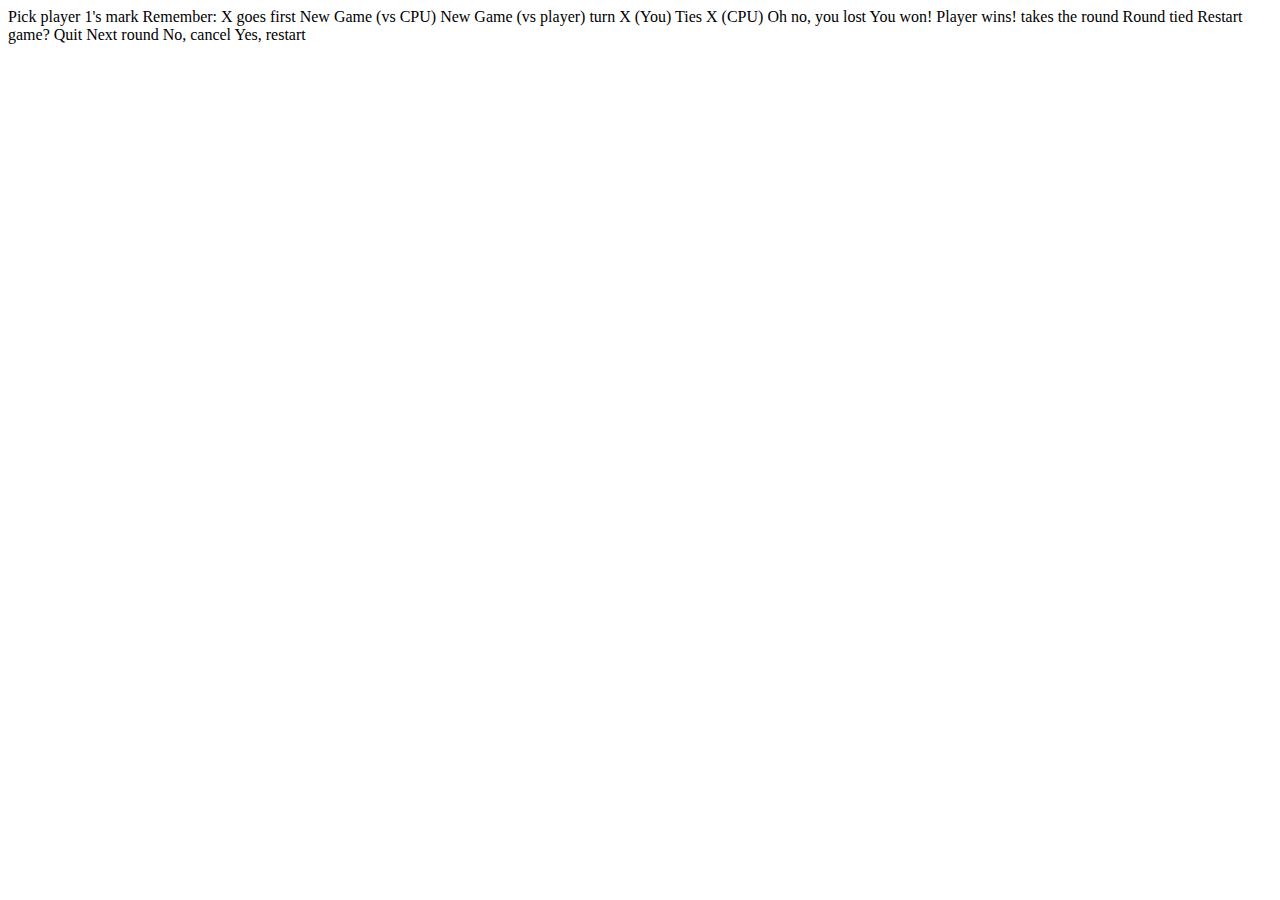
==== starter-code/index.html @ c7a57fe2 "initial commit" ====
<!DOCTYPE html>
<html lang="en">
<head>
  <meta charset="UTF-8">
  <meta name="viewport" content="width=device-width, initial-scale=1.0">

  <link rel="icon" type="image/png" sizes="32x32" href="./assets/favicon-32x32.png">
  
  <title>Frontend Mentor | Tic Tac Toe</title>
</head>
<body>

  <!-- New game menu start -->

  Pick player 1's mark
  Remember: X goes first

  New Game (vs CPU)
  New Game (vs player)

  <!-- New game menu end -->

  <!-- Game board start -->

  <!-- x/o icon --> turn

  X (You) <!-- Your score -->
  Ties <!-- Ties score -->
  X (CPU) <!-- CPU score -->

  Oh no, you lost
  You won!
  Player <!-- 1/2 --> wins!

  <!-- x/o icon --> takes the round
  Round tied
  Restart game?

  Quit
  Next round
  No, cancel
  Yes, restart

  <!-- Game board end -->

</body>
</html>
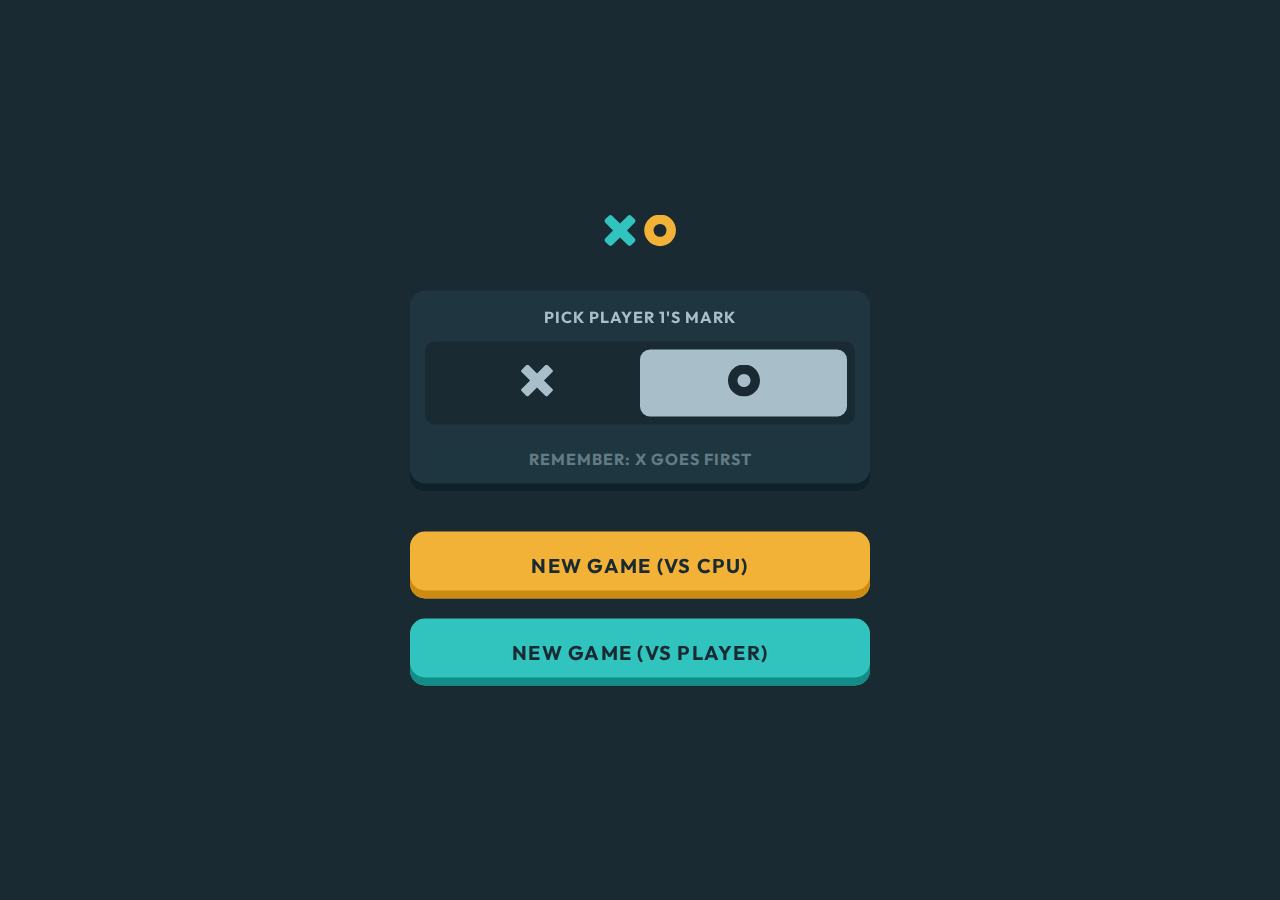
==== commit 7599d621: "homepage in progress" ====
--- a/starter-code/index.html
+++ b/starter-code/index.html
@@ -3,45 +3,46 @@
 <head>
   <meta charset="UTF-8">
   <meta name="viewport" content="width=device-width, initial-scale=1.0">
+  <link rel="preconnect" href="https://fonts.googleapis.com">
+  <link rel="preconnect" href="https://fonts.gstatic.com" crossorigin>
+  <link href="https://fonts.googleapis.com/css2?family=Outfit&display=swap" rel="stylesheet">
 
   <link rel="icon" type="image/png" sizes="32x32" href="./assets/favicon-32x32.png">
+  <link href="style.css" rel="stylesheet">
   
   <title>Frontend Mentor | Tic Tac Toe</title>
 </head>
 <body>
+  <main>
+    <div class="game_area">
+      <div class="item">
+        <img src="./assets/logo.svg"/>
+      </div>
+      <div class="item">
+        <div class="flex_item">
+          PICK PLAYER 1'S MARK
+        </div>
+        <div class="flex_item">
+          <button class="xoro" id="xoro_x">
+            <img src="./assets/icon-x(silver).svg"/>
+          </button><button class="xoro"><img src="./assets/icon-o(grey).svg"/></button>
+        </div>
+        <div class="flex_item" style="opacity: 0.5;">
+          REMEMBER: X GOES FIRST
+        </div>
+      </div>
+      <div class="item">
+        <button id="button_yellow">
+          New Game (vs CPU)
+        </button>
+        <button id="button_green">
+          New Game (vs player)
+        </button>
+      </div>
 
-  <!-- New game menu start -->
+    </div>
+  </main>
 
-  Pick player 1's mark
-  Remember: X goes first
-
-  New Game (vs CPU)
-  New Game (vs player)
-
-  <!-- New game menu end -->
-
-  <!-- Game board start -->
-
-  <!-- x/o icon --> turn
-
-  X (You) <!-- Your score -->
-  Ties <!-- Ties score -->
-  X (CPU) <!-- CPU score -->
-
-  Oh no, you lost
-  You won!
-  Player <!-- 1/2 --> wins!
-
-  <!-- x/o icon --> takes the round
-  Round tied
-  Restart game?
-
-  Quit
-  Next round
-  No, cancel
-  Yes, restart
-
-  <!-- Game board end -->
 
 </body>
 </html>--- a/starter-code/style.css
+++ b/starter-code/style.css
@@ -0,0 +1,98 @@
+body{
+    background-color: #1A2A33;
+    max-width: 1440px;
+    box-sizing: border-box;
+    color: #A8BFC9;
+    font-family: Outfit;
+    font-style: normal;
+    font-weight: bold;
+    font-size: 16px;
+    line-height: 20px;
+    text-align: center;
+    letter-spacing: 1px;
+}
+.game_area{
+    width: 460px;
+    height: 471px;
+    margin: auto;
+    display: flex;
+    flex-direction: column;
+    gap: 40px;
+    align-items: center;
+    position: fixed; top: 50%; left: 50%; transform: translate(-50%, -50%); 
+}
+.item:nth-of-type(n+2){
+    width: 100%;
+    height: 209px;
+    background: #1F3641;
+    box-shadow: 0px -8px 0px 0px #10212A inset;
+    display: flex;
+    flex-direction: column;
+    border-radius: 15px;
+    align-items: center;
+    justify-content: space-evenly;
+    gap: 0;
+    /* padding: 24px; */
+}
+.item:nth-of-type(n+3){
+    width: 100%;
+    height: auto;
+    background: none;
+    flex-direction: column;
+    border-radius: 15px;
+    box-shadow: none;
+    align-items: center;
+    padding: 0;
+    justify-content: space-between;
+    gap: 20px;
+   
+}
+.flex_item:nth-of-type(n+2){
+    width: 90%;
+    background: #1A2A33;
+    border-radius: 10px;
+    padding: 8px;
+}
+.flex_item:nth-of-type(n+3){
+    height: auto;
+    background: #1F3641;
+    border-radius: 10px;
+    
+}
+button{
+    width: 100%;
+    font-family: Outfit;
+    font-style: normal;
+    font-weight: bold;
+    font-size: 20px;
+    line-height: 25px;
+    text-align: center;
+    letter-spacing: 1.25px;
+    color: #1A2A33;
+    height: 67px;
+    text-transform: uppercase;
+    cursor: pointer;
+    border: none;
+}
+#button_yellow{
+    background: #F2B137;
+    box-shadow: inset 0px -8px 0px #CC8B13;
+    border-radius: 15px;
+}
+#button_green{
+    background: #31C3BD;
+    box-shadow: inset 0px -8px 0px #118C87;
+    border-radius: 15px;
+}
+.xoro{
+    width: 50%;
+    border-radius: 10px;
+    background:  #A8BFC9;
+}
+.xoro > img{
+    width: 32px;
+    height: 32px;
+}
+#xoro_x{
+    background: none;
+}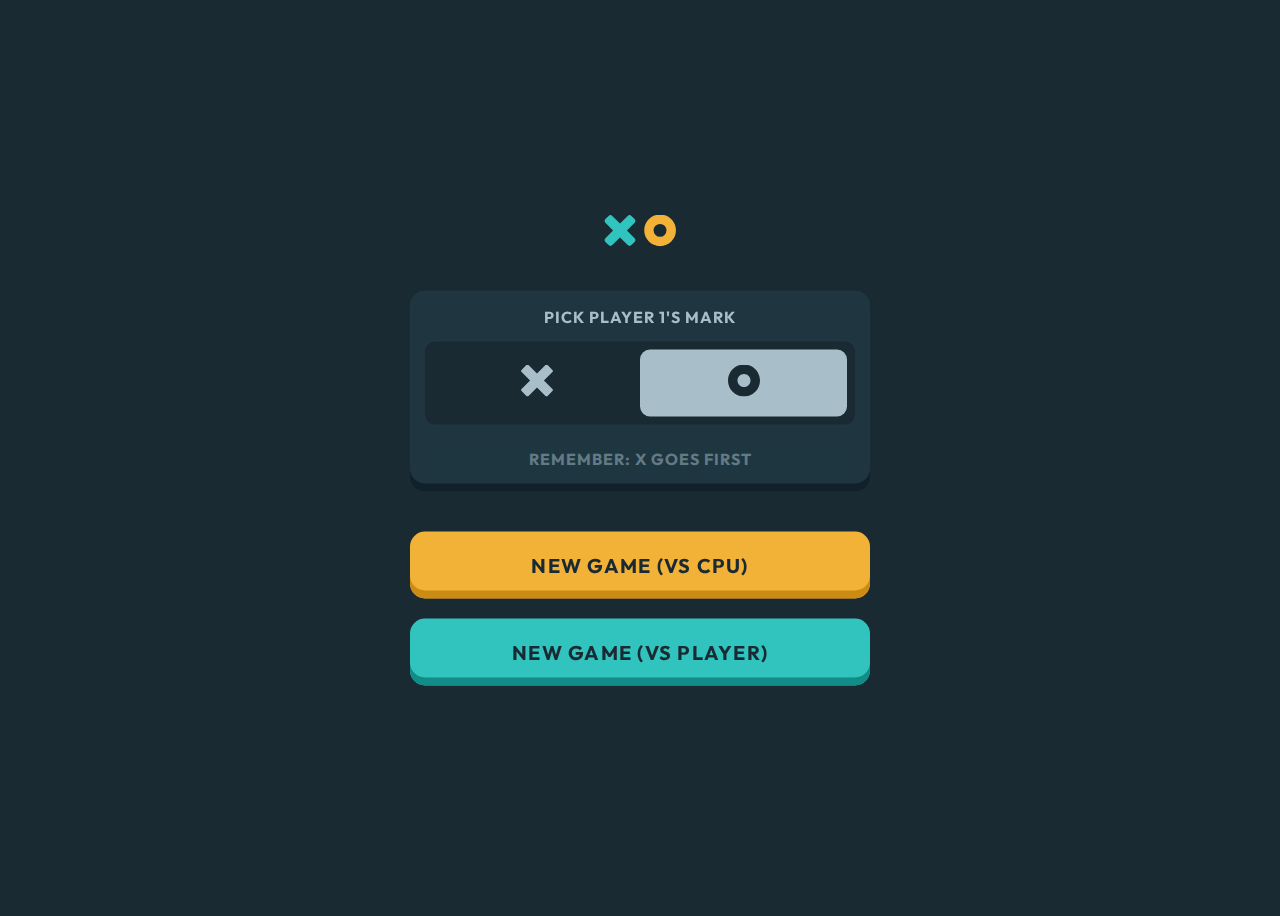
==== commit 2398d153: "progress" ====
--- a/starter-code/index.html
+++ b/starter-code/index.html
@@ -24,25 +24,86 @@
         </div>
         <div class="flex_item">
           <button class="xoro" id="xoro_x">
-            <img src="./assets/icon-x(silver).svg"/>
-          </button><button class="xoro"><img src="./assets/icon-o(grey).svg"/></button>
+            <img src="./assets/icon-x(silver).svg" id="x_silver"/>
+            <img src="./assets/icon-x_navyBlue.svg" id="x_blue" style="display: none;"/>
+          </button><button class="xoro" id="xoro_o">
+            <img src="./assets/icon-o(grey).svg" id="o_blue"/>
+            <img src="./assets/icon-o(silver).svg" id="o_silver" style="display: none;"/>
+          </button>
         </div>
         <div class="flex_item" style="opacity: 0.5;">
           REMEMBER: X GOES FIRST
         </div>
       </div>
       <div class="item">
-        <button id="button_yellow">
+        <button id="button_yellow" >
           New Game (vs CPU)
         </button>
-        <button id="button_green">
+        <button id="button_green"  onclick="location.href = 'start_game.html'">
           New Game (vs player)
         </button>
       </div>
 
     </div>
   </main>
-
+  <script>
+    var player_one = 'O';
+  var player_two = 'X';
+  var element = document.getElementById("xoro_x");
+  var elementO = document.getElementById("xoro_o");
+  var x_silver = document.getElementById('x_silver');
+  var x_blue = document.getElementById('x_blue');
+  var o_blue = document.getElementById('o_blue');
+  var o_silver = document.getElementById('o_silver');
+  var button_yellow = document.getElementById('button_yellow');
+  var button_green = document.getElementById('button_green');
+  
+   //homepage functions
+   alert(element);
+  element.onclick = function(){
+   element.style.background = "#A8BFC9";
+   elementO.style.background = "none";
+   x_blue.style.display = '';
+   x_silver.style.display = 'none';
+   o_blue.style.display = 'none';
+   o_silver.style.display = '';
+   player_one = 'X';
+   localStorage.setItem('player_one','X');
+  }
+  elementO.onclick = function(){
+   elementO.style.background = "#A8BFC9";
+   element.style.background = "none";
+   o_blue.style.display = '';
+   o_silver.style.display = 'none';
+   x_blue.style.display = 'none';
+   x_silver.style.display = '';
+  }
+  button_yellow.onclick = ()=>{
+   location.href = 'start_game.html';
+   var p1 = localStorage.getItem('player_one');
+   switch(player_one){
+     case 'X': player_two = 'CPU_O';
+     break;
+     case 'O': player_two = 'CPU_X';
+     break;
+     default: console.log('error assigning tags to players');
+   }
+   alert(player_two);
+  }
+  button_green.onclick = ()=>{
+   location.href = 'start_game.html';
+   var p1 = localStorage.getItem('player_one');
+   switch(player_one){
+     case 'X': player_two = 'PLAYER_TWO_O';
+     break;
+     case 'O': player_two = 'PLAYER_TWO_X';
+     break;
+     default: console.log('error assigning tags to players');
+   }
+   alert(player_two);
+  }
+  </script>
 
 </body>
+
 </html>--- a/starter-code/style.css
+++ b/starter-code/style.css
@@ -1,6 +1,7 @@
 body{
     background-color: #1A2A33;
     max-width: 1440px;
+    height: 900px;
     box-sizing: border-box;
     color: #A8BFC9;
     font-family: Outfit;
@@ -10,6 +11,23 @@
     line-height: 20px;
     text-align: center;
     letter-spacing: 1px;
+}
+.restart-game{
+    display: flex;
+    justify-items: center;
+    flex-direction: column;
+    gap: 24px;
+    justify-content: center;
+    width: 100%;
+    height: 266px;
+    background-color: #1F3641;
+    position:fixed;
+    top: 50%;
+    left: 50%;
+    transform: translate(-50%,-50%);
+    z-index: 9;
+    align-content: center;
+    display: none;
 }
 .game_area{
     width: 460px;
@@ -79,15 +97,24 @@
     box-shadow: inset 0px -8px 0px #CC8B13;
     border-radius: 15px;
 }
+#button_yellow:hover{
+    background: #FFC860;
+}
 #button_green{
     background: #31C3BD;
     box-shadow: inset 0px -8px 0px #118C87;
     border-radius: 15px;
 }
+#button_green:hover{
+    background: #65E9E4;
+}
 .xoro{
     width: 50%;
     border-radius: 10px;
     background:  #A8BFC9;
+}
+#xoro_o:hover{
+    background:#9797970e;
 }
 .xoro > img{
     width: 32px;
@@ -95,4 +122,168 @@
 }
 #xoro_x{
     background: none;
+}
+#xoro_x:hover{
+    background:#9797970e;
+}
+
+/* Start game */
+.main_flex{
+    width: 460px;
+    height: 623px;
+    margin: auto;
+    display: flex;
+    flex-direction: column;
+    gap: 19px;
+    align-items: center;
+    position: fixed; top: 50%; left: 50%; transform: translate(-50%, -50%); 
+} 
+.start_game_flex_item:first-of-type{
+    height: 52px;
+    width: 100%;
+    display: flex;
+    flex-direction: row;
+    justify-content: space-between;
+    align-items: center;
+}
+
+.start_game_ifi> img{
+    /* width: 32px; */
+     /* margin-top: 50%; margin-left: 50%; transform: translate(-50%, -50%);  */
+}
+.start_game_ifi:nth-of-type(n+2){
+    width: 140px;
+    height: 52px;
+    background: #1F3641;
+    box-shadow: inset 0px -4px 0px #10212A;
+    border-radius: 10px;
+    /* cursor: pointer; */
+    display: flex;
+    flex-direction: row;
+    gap: 13px;
+    justify-content: center;
+    align-items: center;
+    justify-items: center;
+    margin-right: 4%;
+}
+.start_game_ifi:nth-of-type(n+3){
+    background: #A8BFC9;
+    box-shadow: inset 0px -4px 0px #6B8997;
+    border-radius: 10px;
+    width: 52px;
+    height: 52px;
+    align-items: center;
+    cursor: pointer;
+    margin-right: 0;
+}
+.turn_button{
+ 
+}
+.start_game_flex_item:nth-of-type(n+2){
+    display: grid;
+    grid-template-rows: repeat(3,1fr);
+    grid-template-columns:  repeat(3,1fr);
+    justify-content: space-between;
+    gap: 20px;
+}
+.start_game_flex_item:nth-of-type(n+3){
+    width: 100%;
+    display: flex;
+    flex-direction: row;
+    justify-content: space-between;
+    gap: 20px;
+    height: 72px;
+}
+.button_scores{
+    font-size: 14px;
+    border-radius: 15px;
+    cursor:auto;
+}
+.grid_item{
+    width: 140px;
+    height: 140px;
+    background: #1F3641;
+    box-shadow: inset 0px -8px 0px #10212A;
+    border-radius: 15px;
+}
+#you_button{
+    background: #31C3BD;
+}
+#ties_button{
+    background: #A8BFC9;
+}
+#cpu_button{
+    background: #F2B137;
+}
+#restart:hover{
+    background: #DBE8ED;
+}
+.button_grey{
+    background: #A8BFC9;
+    box-shadow: inset 0px -4px 0px #6B8997;
+    border-radius: 10px;
+    width: auto;
+    padding: 16px;
+    font-family: Outfit;
+    font-style: normal;
+    font-weight: bold;
+    font-size: 16px;
+    line-height: 20px;
+    text-align: center;
+    letter-spacing: 1px;
+    text-transform: uppercase;
+
+}
+.button_yellow{
+    background: #F2B137;
+    box-shadow: inset 0px -4px 0px #CC8B13;
+    border-radius: 10px;
+    width: auto;
+    padding: 16px;
+    font-family: Outfit;
+    font-style: normal;
+    font-weight: bold;
+    font-size: 16px;
+    line-height: 20px;
+    text-align: center;
+    letter-spacing: 1px;
+    text-transform: uppercase;
+
+}
+.button_yellow:hover{
+    background: #FFC860;
+}
+.button_grey:hover{
+    background: #DBE8ED;
+}
+h2{
+    font-family: Outfit;
+    font-style: normal;
+    font-weight: bold;
+    font-size: 40px;
+    line-height: 50px;
+    text-align: center;
+    letter-spacing: 2.5px;
+    text-transform: uppercase;
+    color: #A8BFC9;
+    margin: 0;
+    /* margin-top: 4%; */
+}
+h5{
+    font-family: 'Outfit';
+    font-style: normal;
+    font-weight: 700;
+    font-size: 16px;
+    line-height: 20px;
+    text-align: center;
+    letter-spacing: 1px;
+    text-transform: uppercase;
+    margin: 0;
+}
+.win_loss_round{
+    display: flex;
+    flex-direction: row;
+    justify-content: center;
+    align-items: center;
+    gap: 16px;
 }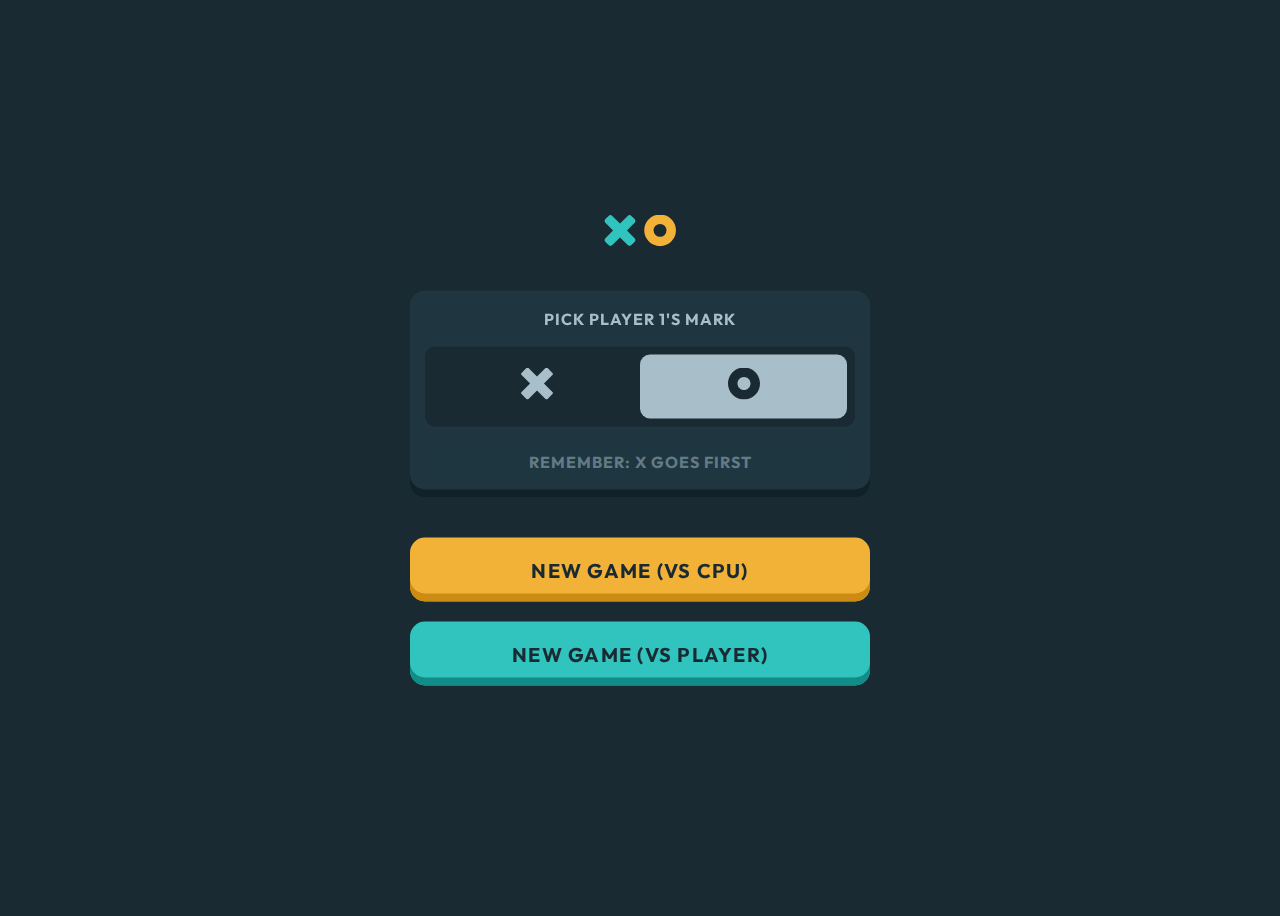
==== commit 0079adf3: "removing alerts" ====
--- a/starter-code/index.html
+++ b/starter-code/index.html
@@ -47,7 +47,7 @@
     </div>
   </main>
   <script>
-    var player_one = 'O';
+  var p1 = localStorage.setItem('player_one','O');
   var player_two = 'X';
   var element = document.getElementById("xoro_x");
   var elementO = document.getElementById("xoro_o");
@@ -59,7 +59,6 @@
   var button_green = document.getElementById('button_green');
   
    //homepage functions
-   alert(element);
   element.onclick = function(){
    element.style.background = "#A8BFC9";
    elementO.style.background = "none";
@@ -67,8 +66,20 @@
    x_silver.style.display = 'none';
    o_blue.style.display = 'none';
    o_silver.style.display = '';
-   player_one = 'X';
+  //  player_one = 'X';
    localStorage.setItem('player_one','X');
+   elementO.onmouseover=function(){
+     elementO.style.background='#9797970e';
+   }
+   elementO.onmouseout=function(){
+     elementO.style.background='none';
+   }
+   element.onmouseover = function(){
+    element.style.background = "#A8BFC9";
+   }
+   element.onmouseout= function(){
+    element.style.background = "#A8BFC9";
+   }
   }
   elementO.onclick = function(){
    elementO.style.background = "#A8BFC9";
@@ -77,30 +88,49 @@
    o_silver.style.display = 'none';
    x_blue.style.display = 'none';
    x_silver.style.display = '';
+  //  player_one = 'O';
+   localStorage.setItem('player_one','O');
+   elementO.onmouseover=function(){
+     elementO.style.background='';
+   }
+   elementO.onmouseout=function(){
+     elementO.style.background='';
+   }
+   element.onmouseover=function(){
+     element.style.background='#9797970e';
+   }
+   element.onmouseout=function(){
+     element.style.background='';
+   }
   }
   button_yellow.onclick = ()=>{
    location.href = 'start_game.html';
-   var p1 = localStorage.getItem('player_one');
-   switch(player_one){
+   p1 = localStorage.getItem('player_one');
+   switch(p1){
      case 'X': player_two = 'CPU_O';
+     localStorage.setItem('player_two','CPU_O');
      break;
      case 'O': player_two = 'CPU_X';
+     localStorage.setItem('player_two','CPU_X');
      break;
      default: console.log('error assigning tags to players');
    }
-   alert(player_two);
+   var p2 = localStorage.getItem('player_two');
+   console.log(p2);
   }
   button_green.onclick = ()=>{
-   location.href = 'start_game.html';
-   var p1 = localStorage.getItem('player_one');
-   switch(player_one){
+   location.href = 'p1vsp2.html';
+   p1 = localStorage.getItem('player_one');
+   switch(p1){
      case 'X': player_two = 'PLAYER_TWO_O';
+     localStorage.setItem('player_two','PLAYER_TWO_O');
      break;
      case 'O': player_two = 'PLAYER_TWO_X';
+     localStorage.setItem('player_two','PLAYER_TWO_X');
      break;
      default: console.log('error assigning tags to players');
    }
-   alert(player_two);
+   console.log(player_two);
   }
   </script>
 
--- a/starter-code/style.css
+++ b/starter-code/style.css
@@ -81,13 +81,13 @@
     width: 100%;
     font-family: Outfit;
     font-style: normal;
-    font-weight: bold;
+    font-weight: 500;
     font-size: 20px;
-    line-height: 25px;
+    /* line-height: 25px; */
     text-align: center;
     letter-spacing: 1.25px;
     color: #1A2A33;
-    height: 67px;
+    height: 64px;
     text-transform: uppercase;
     cursor: pointer;
     border: none;
@@ -96,6 +96,7 @@
     background: #F2B137;
     box-shadow: inset 0px -8px 0px #CC8B13;
     border-radius: 15px;
+    font-weight: bold;
 }
 #button_yellow:hover{
     background: #FFC860;
@@ -104,6 +105,7 @@
     background: #31C3BD;
     box-shadow: inset 0px -8px 0px #118C87;
     border-radius: 15px;
+    font-weight: bold;
 }
 #button_green:hover{
     background: #65E9E4;
@@ -112,9 +114,6 @@
     width: 50%;
     border-radius: 10px;
     background:  #A8BFC9;
-}
-#xoro_o:hover{
-    background:#9797970e;
 }
 .xoro > img{
     width: 32px;
@@ -129,8 +128,8 @@
 
 /* Start game */
 .main_flex{
-    width: 460px;
-    height: 623px;
+    width: 308px;
+    /* height: 623px; */
     margin: auto;
     display: flex;
     flex-direction: column;
@@ -146,14 +145,9 @@
     justify-content: space-between;
     align-items: center;
 }
-
-.start_game_ifi> img{
-    /* width: 32px; */
-     /* margin-top: 50%; margin-left: 50%; transform: translate(-50%, -50%);  */
-}
 .start_game_ifi:nth-of-type(n+2){
-    width: 140px;
-    height: 52px;
+    width: 96px;
+    height: 48px;
     background: #1F3641;
     box-shadow: inset 0px -4px 0px #10212A;
     border-radius: 10px;
@@ -170,29 +164,29 @@
     background: #A8BFC9;
     box-shadow: inset 0px -4px 0px #6B8997;
     border-radius: 10px;
-    width: 52px;
-    height: 52px;
+    width: 48px;
+    height: 48px;
     align-items: center;
     cursor: pointer;
     margin-right: 0;
-}
-.turn_button{
- 
 }
 .start_game_flex_item:nth-of-type(n+2){
     display: grid;
     grid-template-rows: repeat(3,1fr);
     grid-template-columns:  repeat(3,1fr);
     justify-content: space-between;
-    gap: 20px;
+    gap: 10px;
+}
+.start_game_ifi > img{
+    transform: scale(0.75);
 }
 .start_game_flex_item:nth-of-type(n+3){
     width: 100%;
     display: flex;
     flex-direction: row;
     justify-content: space-between;
-    gap: 20px;
-    height: 72px;
+    gap: 10px;
+    height: 54px;
 }
 .button_scores{
     font-size: 14px;
@@ -200,8 +194,8 @@
     cursor:auto;
 }
 .grid_item{
-    width: 140px;
-    height: 140px;
+    width: 96px;
+    height: 96px;
     background: #1F3641;
     box-shadow: inset 0px -8px 0px #10212A;
     border-radius: 15px;
@@ -286,4 +280,145 @@
     justify-content: center;
     align-items: center;
     gap: 16px;
+}
+#o_scores,#ties_scores,#x_scores{
+    font-size: 16px;
+    line-height: 8px;
+    font-weight: bold;
+}
+.image{
+    width: 46px;
+    height: 46px;
+}
+
+@media  screen and (max-width:768px) {
+    .main_flex{
+        width: 59.897%;
+        height: 623px;
+    }
+    .start_game_flex_item:first-of-type{
+        height: 52px;
+        width: 100%;
+        display: flex;
+        flex-direction: row;
+        justify-content: space-between;
+        align-items: center;
+    }
+    .start_game_flex_item:nth-of-type(n+2){
+        display: grid;
+        justify-content: space-between;
+        gap: 20px;
+        width: 100%;
+        height: auto;
+    }
+    .start_game_flex_item:nth-of-type(n+3){
+        display: grid;
+        justify-content: space-between;
+        grid-template-rows: auto;
+        gap: 20px;
+        width: 100%;
+        height: auto;
+    }
+    .grid_item{
+        width: 100%;
+        height: 140px;
+    }
+    button{
+        height: 64px;
+    }
+}
+
+@media  screen and (max-width:425px) {
+    button{
+        height: 56px;
+    }
+    body{
+        height:1024px;
+    }
+    h2{
+        font-size: 24px;
+        line-height: normal;
+    }
+    .win_loss_round_item > img{
+        width: 30px;
+        height: 30px;
+    }
+    .game_area{
+        width: 90%;
+        height: 429px;
+        gap: 24px;
+    }
+    .main_flex{
+        width: 91.368%;
+        height: 623px;
+        top: 0;
+        left: 0;
+        transform: translate(0,0);
+        position: relative;
+    }
+    .grid_item{
+        height: 112px;
+    }
+    .start_game_flex_item:first-of-type{
+        margin-top: 5%;
+    }
+    .start_game_flex_item:nth-of-type(n+2){
+        margin-top: 15%;
+    }
+    .start_game_flex_item:nth-of-type(n+3){
+        margin-top: 0;
+    }
+    .image{
+        width: 48px;
+        height: 48px;    
+    }
+}
+@media  screen and (max-width:375px) {
+    body{
+        height:667px;
+    }
+    .main_flex{
+        width: 91.368%;
+        height: 623px;
+    }
+  
+    .start_game_ifi:nth-of-type(n+3){
+        height: 40px;
+        width: 40px;
+    }
+    .start_game_flex_item:first-of-type{
+        height: 40px;
+        width: 100%;
+        display: flex;
+        flex-direction: row;
+        justify-content: space-between;
+        align-items: center;
+    }
+    .start_game_flex_item:nth-of-type(n+2){
+        display: grid;
+        justify-content: space-between;
+        gap: 20px;
+        width: 100%;
+    }
+    .start_game_flex_item:nth-of-type(n+3){
+        margin-top: 0;
+        display: grid;
+        justify-content: space-between;
+        grid-template-rows: auto;
+        gap: 20px;
+        height: 64px;
+    }
+    .grid_item{
+        height: 96px;
+    }
+    .image{
+        width: 40px;
+        height: 40px;
+    }
+    .main_flex{
+        position: relative;
+        transform: translate(0,0);
+        top: 0;
+        left: 0;
+    }
 }